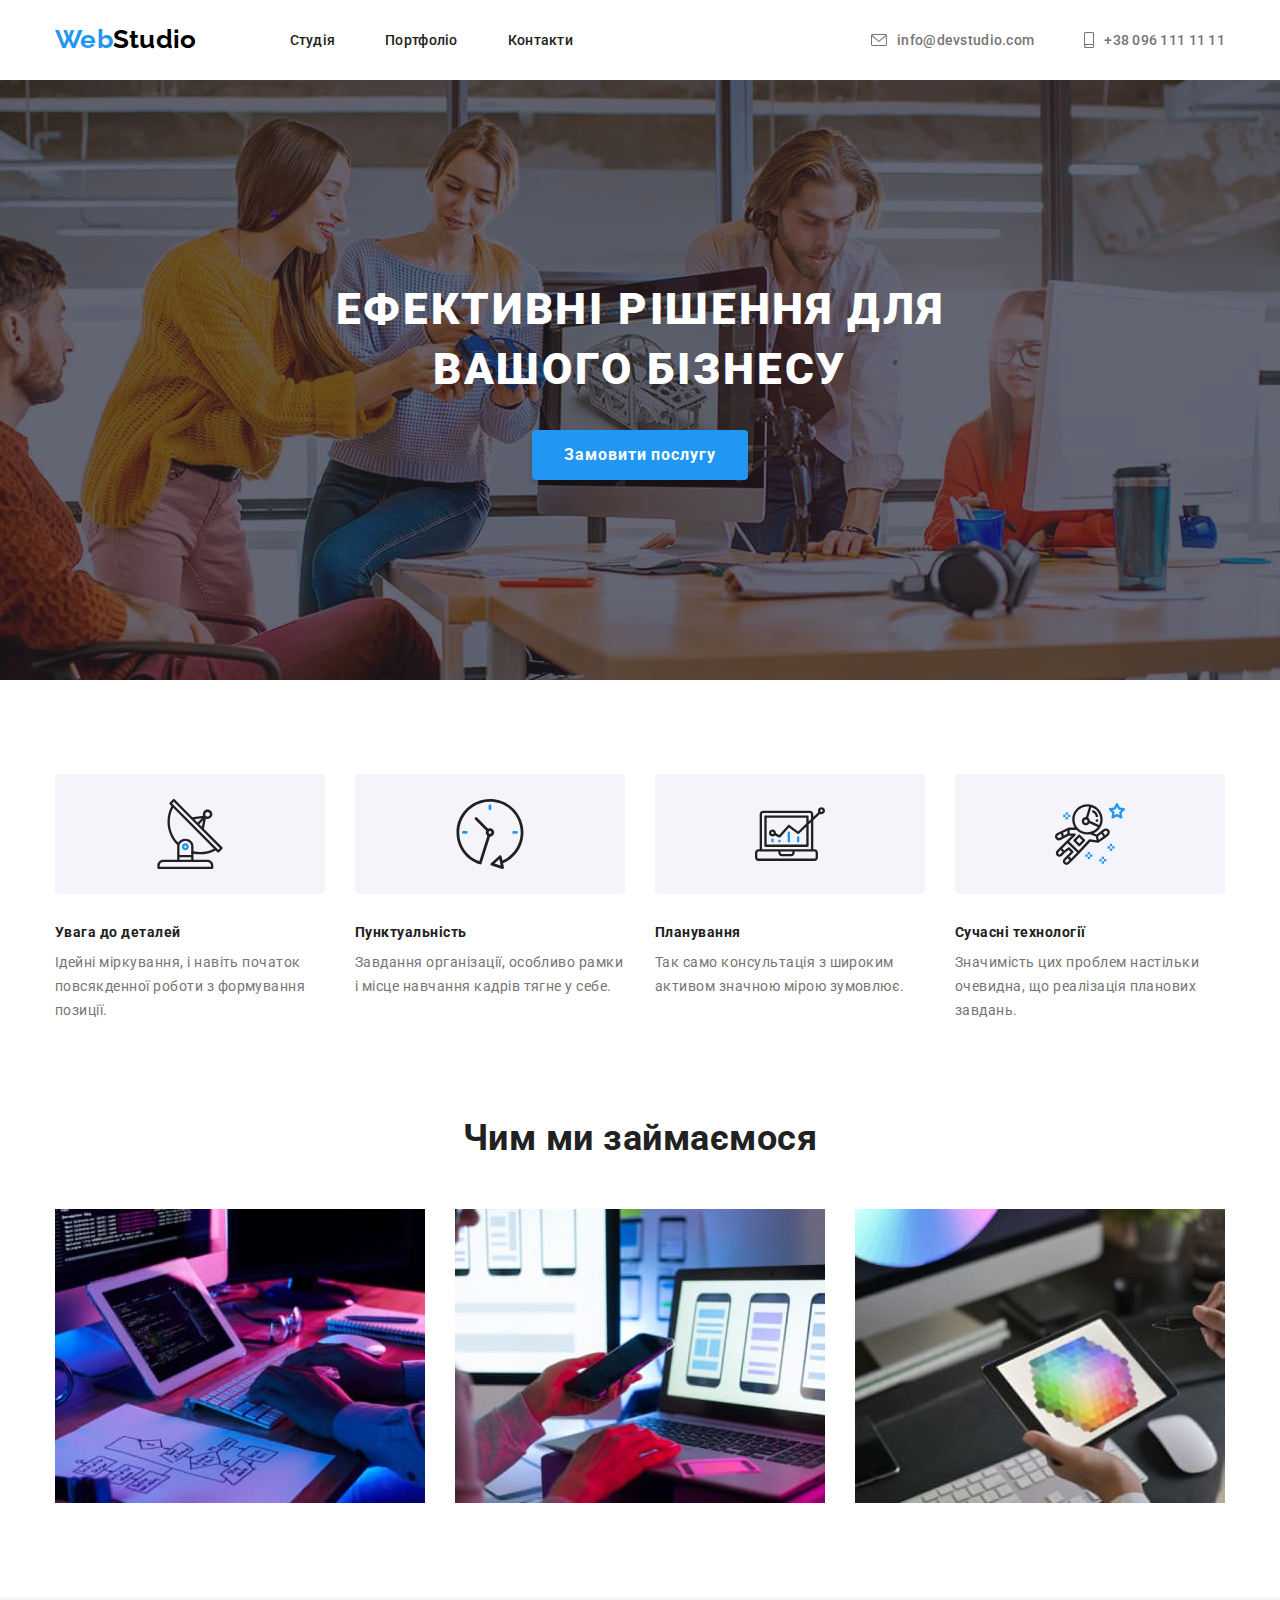
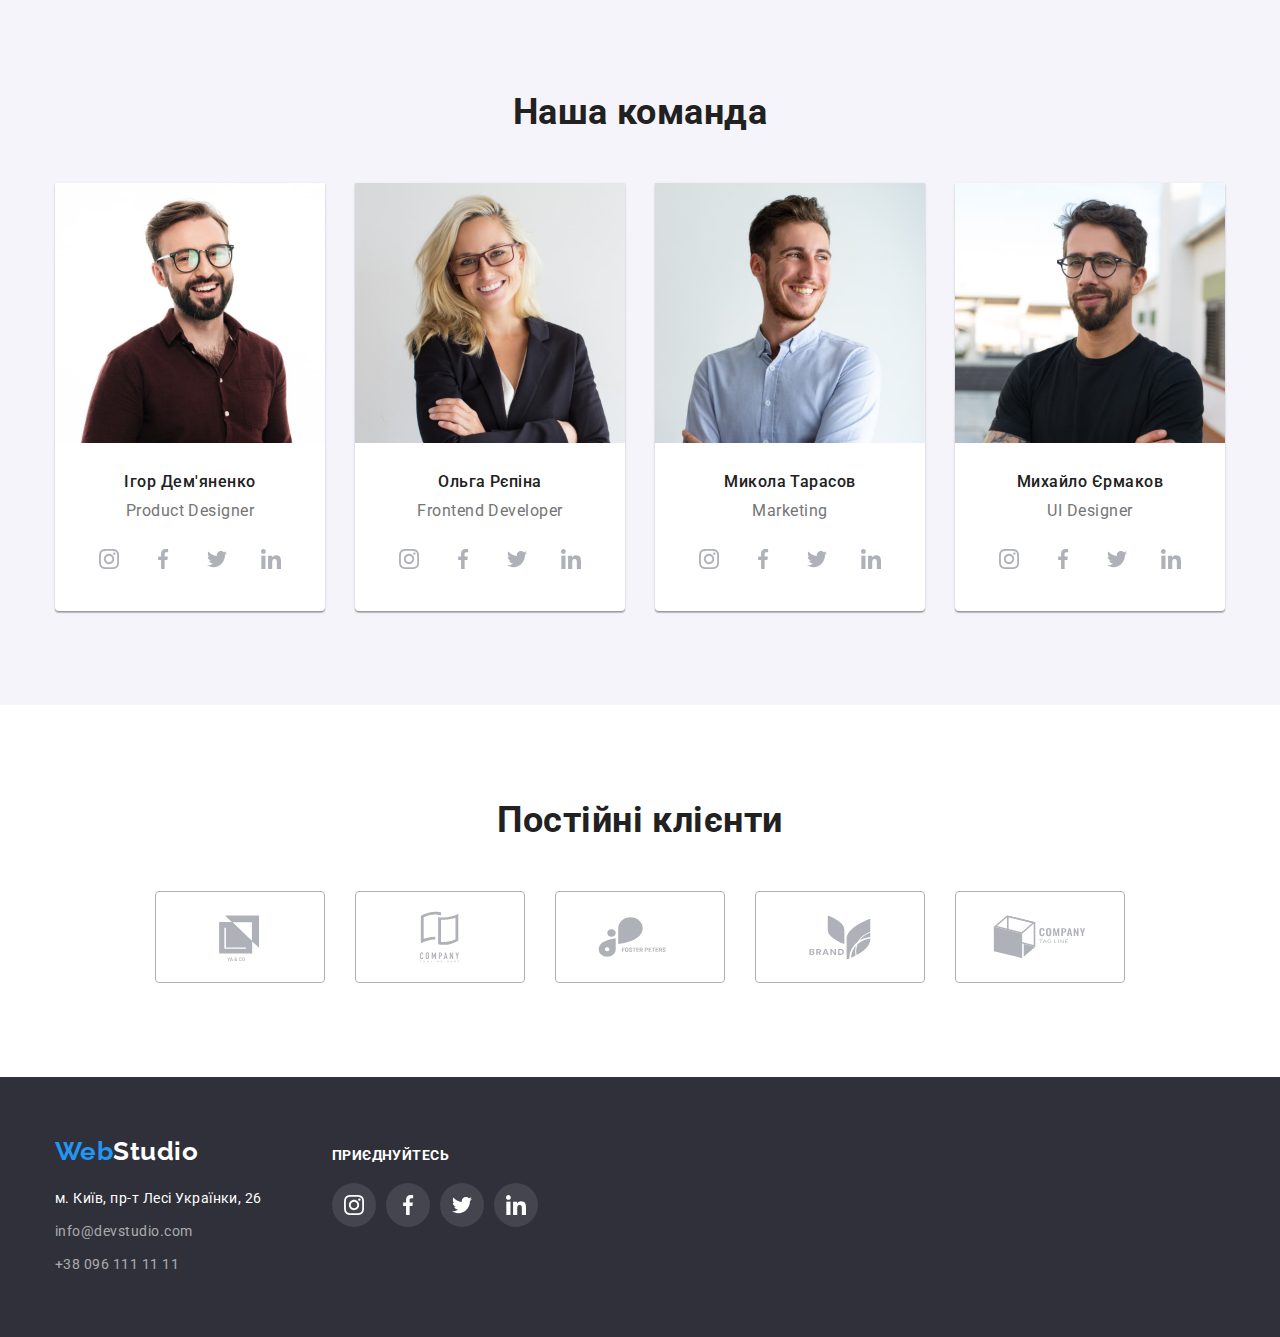
==== index.html @ c27ef193 "Add files via upload" ====
<!DOCTYPE html>
<html lang="uk">
  <head>
    <meta charset="UTF-8" />
    <meta http-equiv="X-UA-Compatible" content="IE=edge" />
    <meta name="WebStudio" content="width=device-width, initial-scale=1.0" />
    <title>WebStudio</title>
    <link
      rel="stylesheet"
      href="https://cdnjs.cloudflare.com/ajax/libs/modern-normalize/1.1.0/modern-normalize.min.css"
    />
    <link rel="stylesheet" href="./css/styles.css" />
    <link rel="preconnect" href="https://fonts.googleapis.com" />
    <link rel="preconnect" href="https://fonts.gstatic.com" crossorigin />
    <link
      href="https://fonts.googleapis.com/css2?family=Raleway:wght@700&family=Roboto:wght@400;500;700;900&display=swap"
      rel="stylesheet"
    />
  </head>
  <body>
    <header class="header">
      <nav class="container">
        <a href="./index.html" class="logo link"
          ><span class="web">Web</span
          ><span class="studio-header">Studio</span></a
        >
        <ul class="nav-header list">
          <li><a href="./index.html" class="link">Студія</a></li>
          <li><a href="./portfolio.html" class="link">Портфоліо</a></li>
          <li><a href="#" class="link">Контакти</a></li>
        </ul>

        <ul class="contacts-header list">
          <li>
            <a href="mailto:info@devstudio.com" class="link">
              <svg class="contact-header-icon" width="16" height="12">
                <use href="./images/symbol-defs.svg#icon-mail"></use></svg
              >info@devstudio.com</a
            >
          </li>
          <li>
            <a href="tel:+380961111111" class="link">
              <svg class="contact-header-icon" width="10" height="16">
                <use href="./images/symbol-defs.svg#icon-smartphone"></use></svg
              >+38 096 111 11 11</a
            >
          </li>
        </ul>
      </nav>
    </header>
    <main>
      <section class="hero-section">
        <div class="container">
          <h1 class="title">Ефективні рішення для вашого бізнесу</h1>
          <button type="button" class="order">Замовити послугу</button>
        </div>
      </section>
      <section class="features-section section">
        <div class="container">
          <h2 class="visually-hidden">Нашій переваги</h2>
          <ul class="features-list list">
            <li>
              <div class="icons-features">
                <svg widht="70" height="70">
                  <use href="./images/symbol-defs.svg#icon-antenna"></use>
                </svg>
              </div>
              <h3 class="heading">Увага до деталей</h3>
              <p>
                Ідейні міркування, і навіть початок повсякденної роботи з
                формування позиції.
              </p>
            </li>
            <li>
              <div class="icons-features">
                <svg widht="70" height="70">
                  <use href="./images/symbol-defs.svg#icon-clock"></use>
                </svg>
              </div>
              <h3 class="heading">Пунктуальність</h3>
              <p>
                Завдання організації, особливо рамки і місце навчання кадрів
                тягне у себе.
              </p>
            </li>
            <li>
              <div class="icons-features">
                <svg widht="70" height="70">
                  <use href="./images/symbol-defs.svg#icon-diagram"></use>
                </svg>
              </div>
              <h3 class="heading">Планування</h3>
              <p>
                Так само консультація з широким активом значною мірою зумовлює.
              </p>
            </li>
            <li>
              <div class="icons-features">
                <svg widht="70" height="70">
                  <use href="./images/symbol-defs.svg#icon-astronaut"></use>
                </svg>
              </div>
              <h3 class="heading">Сучасні технології</h3>
              <p>
                Значимість цих проблем настільки очевидна, що реалізація
                планових завдань.
              </p>
            </li>
          </ul>
        </div>
      </section>
      <section class="we-do-section section">
        <div class="container">
          <h2 class="sub-title">Чим ми займаємося</h2>
          <ul class="we-do-list list">
            <li>
              <img
                width="370"
                height="294"
                src="./images/hands_keyboard.jpg"
                alt="Людина пише на код"
              />
            </li>
            <li>
              <img
                width="370"
                height="294"
                src="./images/hands_smartphone.jpg"
                alt="Людина працює з телефоном"
              />
            </li>
            <li>
              <img
                width="370"
                height="294"
                src="./images/hands_tablet.jpg"
                alt="Людина прцює з планшетом"
              />
            </li>
          </ul>
        </div>
      </section>
      <section class="team-section section">
        <div class="container">
          <h2 class="sub-title">Наша команда</h2>
          <ul class="team-list list">
            <li class="team-card">
              <img
                width="270"
                height="260"
                src="./images/igor_demyanenko.jpg"
                alt="Ігор Дем'яненко"
              />
              <h3 class="heading">Ігор Дем'яненко</h3>
              <p>Product Designer</p>
              <ul class="socials-list-team list">
                <li>
                  <a href="#" class="link">
                    <svg class="team-socials" width="20" height="20">
                      <use href="./images/symbol-defs.svg#icon-instagram"></use>
                    </svg>
                  </a>
                </li>
                <li>
                  <a href="#" class="link">
                    <svg class="team-socials" width="20" height="20">
                      <use href="./images/symbol-defs.svg#icon-facebook"></use>
                    </svg>
                  </a>
                </li>
                <li>
                  <a href="#" class="link">
                    <svg class="team-socials" width="20" height="20">
                      <use href="./images/symbol-defs.svg#icon-twitter"></use>
                    </svg>
                  </a>
                </li>
                <li>
                  <a href="#" class="link">
                    <svg class="team-socials" width="20" height="20">
                      <use href="./images/symbol-defs.svg#icon-linkedin"></use>
                    </svg>
                  </a>
                </li>
              </ul>
            </li>
            <li class="team-card">
              <img
                width="270"
                height="260"
                src="./images/olga_repina.jpg"
                alt="Ольга Рєпіна"
              />
              <h3 class="heading">Ольга Рєпіна</h3>
              <p>Frontend Developer</p>
              <ul class="socials-list-team list">
                <li>
                  <a href="#" class="link">
                    <svg class="team-socials" width="20" height="20">
                      <use href="./images/symbol-defs.svg#icon-instagram"></use>
                    </svg>
                  </a>
                </li>
                <li>
                  <a href="#" class="link">
                    <svg class="team-socials" width="20" height="20">
                      <use href="./images/symbol-defs.svg#icon-facebook"></use>
                    </svg>
                  </a>
                </li>
                <li>
                  <a href="#" class="link">
                    <svg class="team-socials" width="20" height="20">
                      <use href="./images/symbol-defs.svg#icon-twitter"></use>
                    </svg>
                  </a>
                </li>
                <li>
                  <a href="#" class="link">
                    <svg class="team-socials" width="20" height="20">
                      <use href="./images/symbol-defs.svg#icon-linkedin"></use>
                    </svg>
                  </a>
                </li>
              </ul>
            </li>
            <li class="team-card">
              <img
                width="270"
                height="260"
                src="./images/mikola_tarasov.jpg"
                alt="Микола Тарасов"
              />
              <h3 class="heading">Микола Тарасов</h3>
              <p>Marketing</p>
              <ul class="socials-list-team list">
                <li>
                  <a href="#" class="link">
                    <svg class="team-socials" width="20" height="20">
                      <use href="./images/symbol-defs.svg#icon-instagram"></use>
                    </svg>
                  </a>
                </li>
                <li>
                  <a href="#" class="link">
                    <svg class="team-socials" width="20" height="20">
                      <use href="./images/symbol-defs.svg#icon-facebook"></use>
                    </svg>
                  </a>
                </li>
                <li>
                  <a href="#" class="link">
                    <svg class="team-socials" width="20" height="20">
                      <use href="./images/symbol-defs.svg#icon-twitter"></use>
                    </svg>
                  </a>
                </li>
                <li>
                  <a href="#" class="link">
                    <svg class="team-socials" width="20" height="20">
                      <use href="./images/symbol-defs.svg#icon-linkedin"></use>
                    </svg>
                  </a>
                </li>
              </ul>
            </li>
            <li class="team-card">
              <img
                width="270"
                height="260"
                src="./images/mihaylo_ermakov.jpg"
                alt="Михайло Єрмаков"
              />
              <h3 class="heading">Михайло Єрмаков</h3>
              <p>UI Designer</p>
              <ul class="socials-list-team list">
                <li>
                  <a href="#" class="link">
                    <svg class="team-socials" width="20" height="20">
                      <use href="./images/symbol-defs.svg#icon-instagram"></use>
                    </svg>
                  </a>
                </li>
                <li>
                  <a href="#" class="link">
                    <svg class="team-socials" width="20" height="20">
                      <use href="./images/symbol-defs.svg#icon-facebook"></use>
                    </svg>
                  </a>
                </li>
                <li>
                  <a href="#" class="link">
                    <svg class="team-socials" width="20" height="20">
                      <use href="./images/symbol-defs.svg#icon-twitter"></use>
                    </svg>
                  </a>
                </li>
                <li>
                  <a href="#" class="link">
                    <svg class="team-socials" width="20" height="20">
                      <use href="./images/symbol-defs.svg#icon-linkedin"></use>
                    </svg>
                  </a>
                </li>
              </ul>
            </li>
          </ul>
        </div>
      </section>
      <section class="clients section">
        <div class="container">
          <h2 class="sub-title">Постійні клієнти</h2>
          <ul class="clients-list list">
            <li>
              <a href="#" class="clients-item link">
                <svg widht="106" height="60">
                  <use href="./images/symbol-defs.svg#icon-logo_1"></use>
                </svg>
              </a>
            </li>
            <li>
              <a href="#" class="clients-item link">
                <svg widht="106" height="60">
                  <use href="./images/symbol-defs.svg#icon-logo_2"></use>
                </svg>
              </a>
            </li>
            <li>
              <a href="#" class="clients-item link">
                <svg widht="106" height="60">
                  <use href="./images/symbol-defs.svg#icon-logo_3"></use>
                </svg>
              </a>
            </li>
            <li>
              <a href="#" class="clients-item link">
                <svg widht="106" height="60">
                  <use href="./images/symbol-defs.svg#icon-logo_4"></use>
                </svg>
              </a>
            </li>
            <li>
              <a href="#" class="clients-item link">
                <svg widht="106" height="60">
                  <use href="./images/symbol-defs.svg#icon-logo_5"></use>
                </svg>
              </a>
            </li>
          </ul>
        </div>
      </section>
    </main>
    <footer class="footer">
      <address class="address container">
        <div class="footer-address">
          <a href="./index.html" class="logo link"
            ><span class="web">Web</span
            ><span class="studio-footer">Studio</span></a
          >
          <ul class="address-list list">
            <li>
              <a
                href="https://goo.gl/maps/CPtrU1FHBa2aNyZL9"
                target="_blank"
                rel="noopener noreferrer nofollow"
                class="link map"
                >м. Київ, пр-т Лесі Українки, 26</a
              >
            </li>
            <li>
              <a href="mailto:info@devstudio.com" class="link"
                >info@devstudio.com</a
              >
            </li>
            <li>
              <a href="tel:+380961111111" class="link">+38 096 111 11 11</a>
            </li>
          </ul>
        </div>
        <div class="footer-socials">
          <span>Приєднуйтесь</span>
          <ul class="socials-list-footer list">
            <li>
              <a href="#" class="link">
                <svg class="team-socials" width="20" height="20">
                  <use href="./images/symbol-defs.svg#icon-instagram"></use>
                </svg>
              </a>
            </li>
            <li>
              <a href="#" class="link">
                <svg class="team-socials" width="20" height="20">
                  <use href="./images/symbol-defs.svg#icon-facebook"></use>
                </svg>
              </a>
            </li>
            <li>
              <a href="#" class="link">
                <svg class="team-socials" width="20" height="20">
                  <use href="./images/symbol-defs.svg#icon-twitter"></use>
                </svg>
              </a>
            </li>
            <li>
              <a href="#" class="link">
                <svg class="team-socials" width="20" height="20">
                  <use href="./images/symbol-defs.svg#icon-linkedin"></use>
                </svg>
              </a>
            </li>
          </ul>
        </div>
      </address>
    </footer>
  </body>
</html>
---- css/styles.css ----
:root{
    --color-primary: #757575;
    --color-heading: #212121;
    --color-background: #fff;
    --color-background-secondary: #2F303A;
    --color-background-tertiary: #F5F4FA;
    --color-background-overlay: rgba(47, 48, 58, 0.4);
    --font-weight-heading: 700;
    --color-white: #fff;
    --color-accent: #2196F3;
    --color-black: #000;
    --ff-roboto: Roboto, sans-serif;
    --ff-rlw: Raleway, sans-serif;
    --color-white-transperent: #FFFFFF99;
    --section-padding: 94px; 
    --color-icons: #AFB1B8;
    --color-background-icons: rgba(255, 255, 255, 0.1);
    --color-border: #EEEEEE; 
}
body {
    font-family: var(--ff-roboto);
    font-size: 16px;
    color: var(--color-primary);
    background-color: var(--color-background);
    letter-spacing: 0.03em;
}
ul, h1, h2, h3, p {
    padding: 0;
    margin: 0;
}
img {
    display: block;
    max-width: 100%;
    height: auto;
}
.section {
    padding-top: var(--section-padding);
    padding-bottom: var(--section-padding);
}
.container {
 width: 100%;   
 max-width: 1200px;
 margin: 0 auto;
 padding: 0 15px;
}
.header {
    font-weight: 500;
    font-size: 14px;
    line-height: 1.1721;
    letter-spacing: 0.02em;
}
.footer {
    padding-top: 60px;
    padding-bottom: 60px;

    background-color: var(--color-background-secondary);
    font-size: 14px;
}  
.link {
    text-decoration: none;
    color: var(--color-heading);
}
.list {
    list-style: none;
}
.sub-title {
    color: var(--color-heading);
    font-size: 36px;
    text-align: center;
    line-height: 1.1719;
}
.heading {
    color: var(--color-heading);
    font-size: 18px;
}
.address {
font-style: normal;
display: flex;
}
.address .link:hover,
.address .link:focus {
    color: var(--color-white);
}
.address-list li:not(:last-child) {
    margin-bottom: 9px;
}
.address-list .link {
    color: var(--color-white-transperent);
    line-height: 1.7142;
}
.address-list .map {
    color: var(--color-white);
}
.address .logo {
    margin-bottom: 20px;
}
.footer-socials {
    display: flex;
    flex-direction: column;
    margin-left: 70px;
    padding-top: 10px;
}
.footer-socials>span {
    font-family: var(--ff-roboto);
    font-weight: var(--font-weight-heading);
    font-size: 14px;
    line-height: 1.1721;
    letter-spacing: 0.03em;
    color: var(--color-white);
    text-transform: uppercase;
    margin-bottom: 20px;
}
.socials-list-footer {
    display: flex;
    justify-content: center;
    gap: 10px;
}
.socials-list-footer a {
    width: 44px;
    height: 44px;
    border-radius: 50%;
    display: flex;
    background-color: var(--color-background-icons);
    fill: var(--color-white);
    justify-content: center;
    align-items: center;
}
.socials-list-footer a:hover,
.socials-list-footer a:focus {
    background-color: var(--color-accent);
    fill: var(--color-white);
}
.logo {
    display: block;

    font-family: var(--ff-rlw);
    font-weight: 700;
    font-size: 26px;
    line-height: 1.15;
}
.web {
    color: var(--color-accent);
}
.studio-header {
    color: var(--color-black);
}
.studio-footer {
    color: var(--color-white);
}
nav {
    display: flex;
    justify-content: flex-start;
    align-items: center;
}
.nav-header {
    display: flex;
    margin-left: 93px;
}
.nav-header li:not(:last-child) {
    margin-right: 50px;
}
.nav-header .link {
    display: block;
    padding-top: 32px;
    padding-bottom: 32px;
}
.nav-header a:hover,
.nav-header a:focus {
    color: var(--color-accent);
}
.contacts-header {
    display: flex;
    margin-left: auto;
}
.contacts-header li + li {
    margin-left: 50px;
}
.contacts-header .link {
    display: flex;
    align-items: center;
    padding-top: 32px;
    padding-bottom: 32px;
    
    color: var(--color-primary);
    fill: currentcolor;
}
.contact-header-icon {
    margin-right: 10px;
}
.contacts-header a:hover,
.contacts-header a:focus {
    color: var(--color-accent);
}
.hero-section {
    padding-top: 200px;
    padding-bottom: 200px;
    align-items: center;

    background-image: linear-gradient(var(--color-background-overlay), var(--color-background-overlay)), url(../images/header_people.jpg);
    background-size: 1600px;
    background-repeat: no-repeat;
    background-position: center;
}
.title {
    margin-top: 0;
    margin-bottom: 30px;
    margin-right: auto;
    margin-left: auto;
    width: 696px;
    height: 120px;

    font-weight: 900;
    font-size: 44px;
    line-height: 1.36;
    letter-spacing: 0.06em;
    text-align: center;
    color: var(--color-white);
    text-transform: uppercase;
}
.order {
    display: block;
    margin: 0 auto;
    width: 216px;
    height: 50px;
    
    background-color: var(--color-accent);
    font-family: var(--ff-roboto);
    font-size: 16px;
    line-height: 1.88;
    color: var(--color-white);
    border: none;
    text-align: center;
    letter-spacing: 0.06em;
    font-weight: var(--font-weight-heading);
    box-shadow: 0px 4px 4px rgba(0, 0, 0, 0.15);
    border-radius: 4px;
}
.order:hover,
.order:focus {
    cursor: pointer;
}
.visually-hidden {
    position: absolute;
    white-space: nowrap;
    width: 1px;
    height: 1px;
    overflow: hidden;
    border: 0;
    padding: 0;
    clip: rect(0 0 0 0);
    clip-path: inset(50%);
    margin: -1px;
}
.features-list {
    display: flex;
}
.features-list li + li {
    margin-left: 30px;
}
.icons-features {
    display: flex;
    max-width: 270px;
    max-height: 120px;
    padding: 25px 100px;
    margin-bottom: 30px;
    background-color: var(--color-background-tertiary);
    border-radius: 4px;
}
.features-list h3 {
    margin-bottom: 10px;

    font-size: 14px;
    line-height: 1.17;
}
.features-list p {
    font-size: 14px;
    line-height: 1.7142;
}
.we-do-section {
    padding-top: 0;
}
.we-do-section .sub-title {
    margin-bottom: 50px;
}
.we-do-list {
    display: flex;
}
.we-do-list li + li {
    margin-left: 30px;
}
.team-section {
    background-color: var(--color-background-tertiary);
}
.team-section .sub-title {
    margin-bottom: 50px;
}
.team-list {
    display: flex;
}
.team-card + .team-card {
    margin-left: 30px;
}
.team-card {
    padding-bottom: 30px;

    background-color: var(--color-background);
    box-shadow: 0px 1px 3px rgba(0, 0, 0, 0.12), 0px 1px 1px rgba(0, 0, 0, 0.14), 0px 2px 1px rgba(0, 0, 0, 0.2);
    border-radius: 0px 0px 4px 4px;
}
.team-list img { 
    margin-bottom: 30px;
}
.team-list h3 {
    margin-bottom: 10px;

    font-size: 16px;
    font-weight: 500;
    line-height: 1.17;
    text-align: center;
}
.team-list p {
    line-height: 1.17;
    text-align: center;
    margin-bottom: 16px;
}
.socials-list-team {
    display: flex;
    justify-content: center;
    gap: 10px;
}
.socials-list-team a {
    width: 44px;
    height: 44px;
    border-radius: 50%;
    display: flex;
    background-color: var(--color-background);
    fill: var(--color-icons);
    justify-content: center;
    align-items: center;
}
.socials-list-team a:hover,
.socials-list-team a:focus {
    background-color: var(--color-accent);
    fill: var(--color-white);
}
.clients h2 {
    margin-bottom: 50px;
}
.clients-list {
    display: flex;
    gap: 30px;
    justify-content: center;
}
.clients-item {
    display: flex;
    width: 170px;
    height: 92px;
    padding: 16px 32px;
    fill: var(--color-icons);
    border: 1px solid var(--color-icons);
    border-radius: 4px;
}
.clients-item:hover,
.clients-item:focus {
    border: 1px solid var(--color-accent);
    fill: var(--color-accent);
}
.portfolio-nav {
    display: flex;
    justify-content: center;
    margin-bottom: 50px;
}
.portfolio-nav li + li {
    margin-left: 8px;
}
.portfolio-nav-button {
    padding: 6px 22px;
    background-color: var(--color-background-tertiary);
    font-family: var(--ff-roboto);
    font-weight: 500;
    font-size: 16px;
    line-height: 1.63;
    color: var(--color-heading);
    text-align: center;
    border: none;
    border-radius: 4px;
}
.portfolio-nav-button:hover,
.portfolio-nav-button:focus {
    background-color: var(--color-accent);
    color: var(--color-white);
    cursor: pointer;
    box-shadow: 0px 3px 1px rgba(0, 0, 0, 0.1), 0px 1px 2px rgba(0, 0, 0, 0.08), 0px 2px 2px rgba(0, 0, 0, 0.12);
}
.portfolio-list {
    display: flex;
    flex-wrap: wrap;
    gap: 30px;
}
.portfolio-list li {
    padding-bottom: 20px;
    border:1px solid var(--color-border);
    max-width: 370px;
    max-height: 404px;
}
.portfolio-list li:hover,
.portfolio-list li:focus {
    box-shadow: 0px 1px 1px rgba(0, 0, 0, 0.12), 0px 4px 4px rgba(0, 0, 0, 0.06), 1px 4px 6px rgba(0, 0, 0, 0.16);
}
.portfolio-list img {
    margin-bottom: 20px;
}
.portfolio-list .heading {
    margin-right: 24px;
    margin-left: 24px;
    margin-bottom: 4px;

    line-height: 2;
}
.portfolio-list p {
    margin-right: 24px;
    margin-left: 24px;

    line-height: 1.875;
    color: var(--color-primary);
}
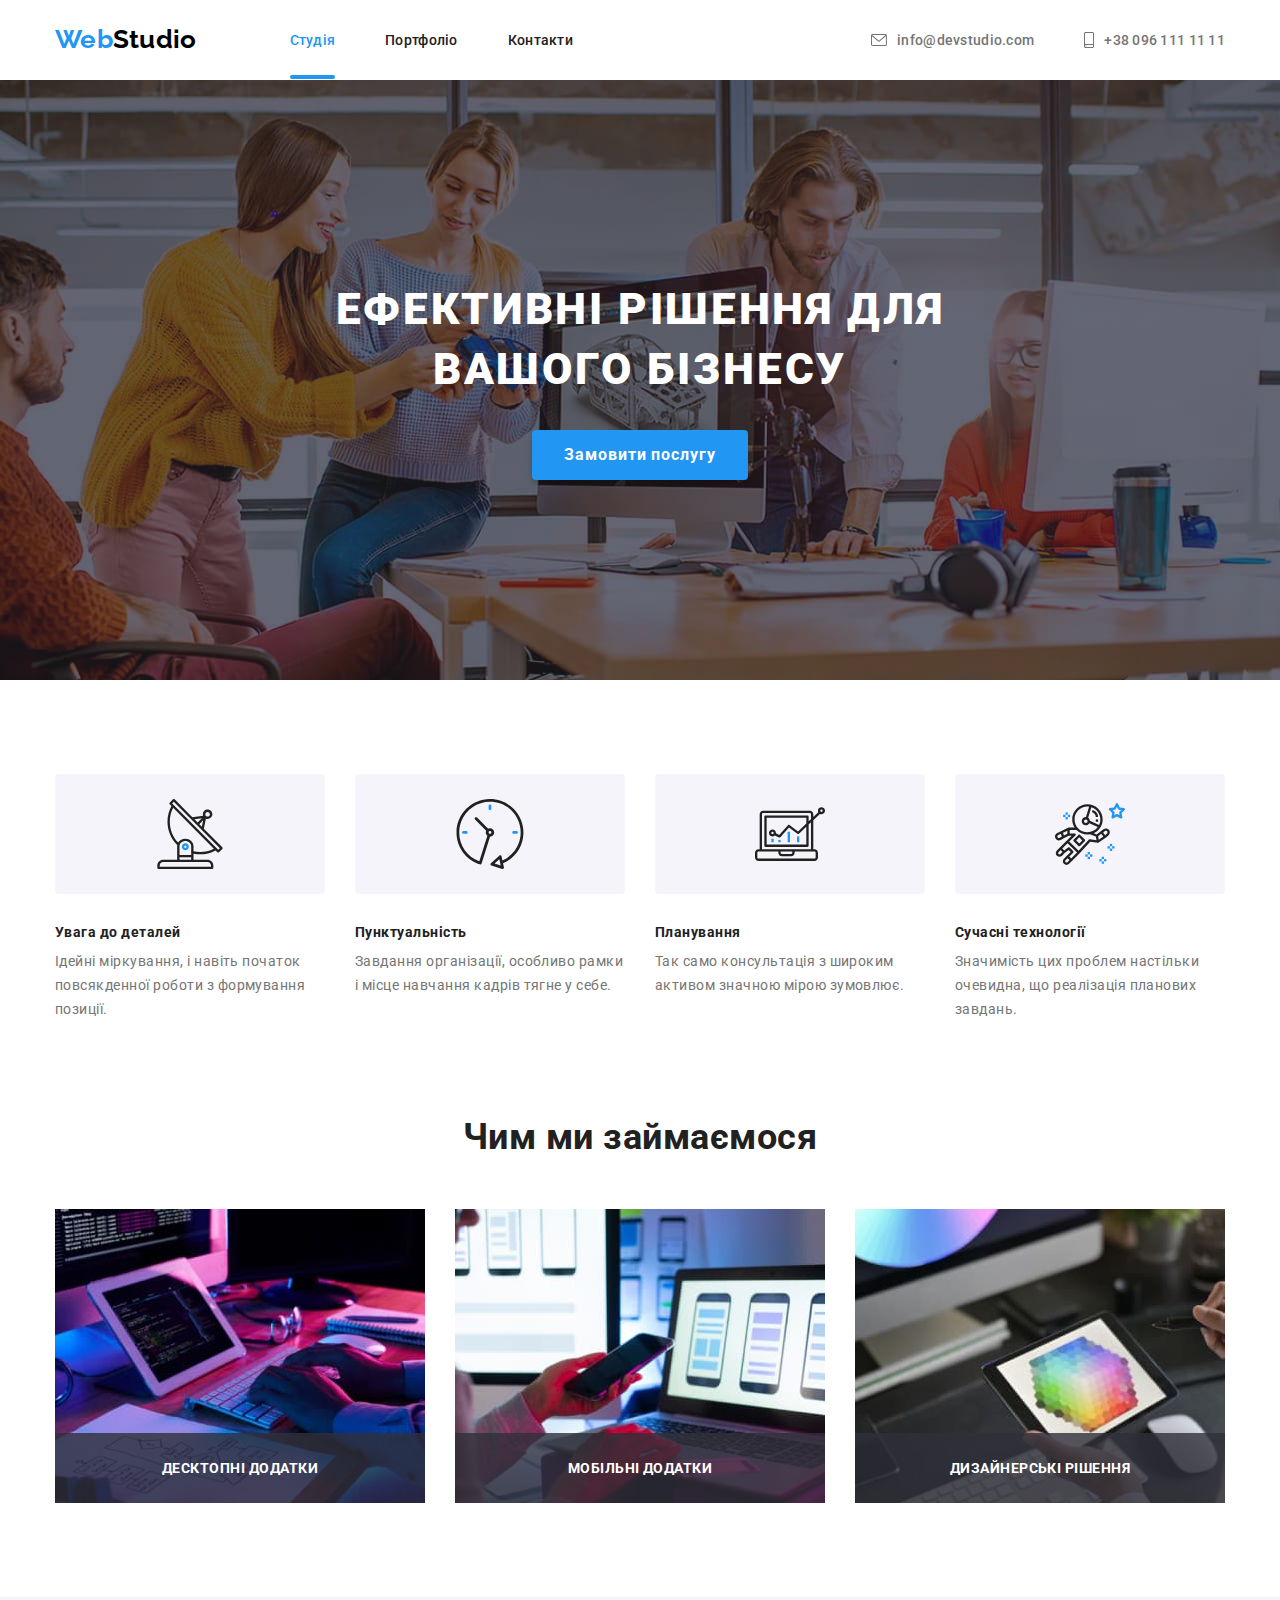
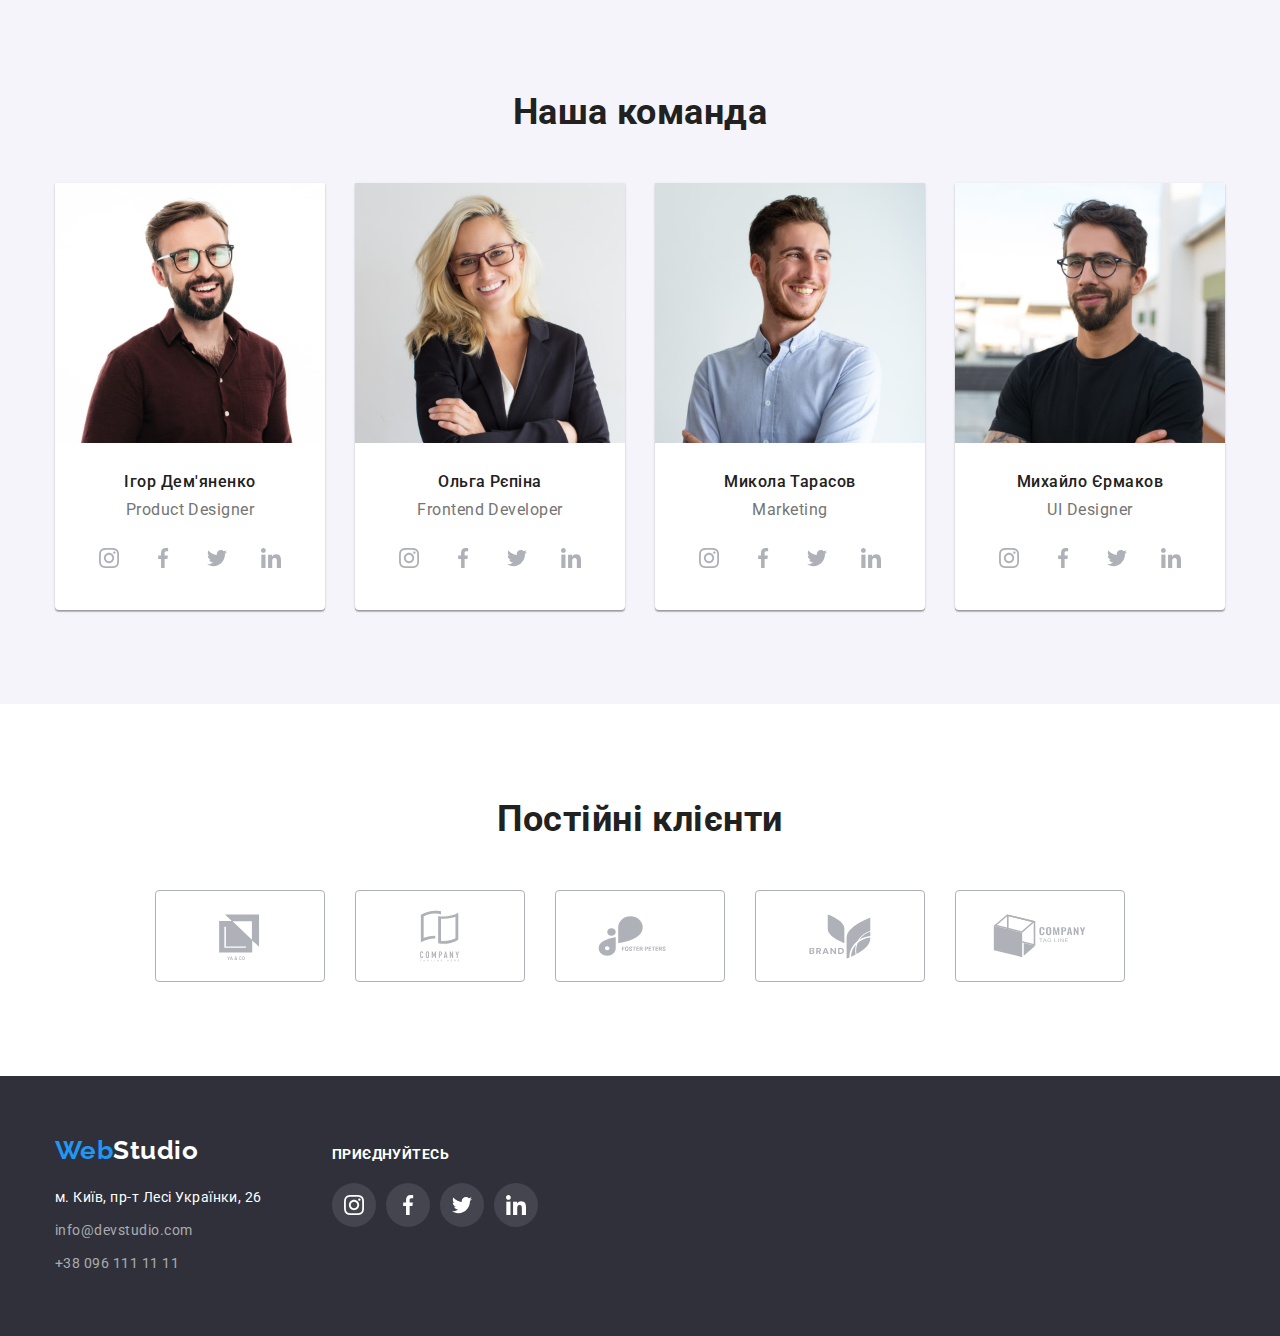
==== commit 47c43c64: "1" ====
--- a/index.html
+++ b/index.html
@@ -25,7 +25,7 @@
           ><span class="studio-header">Studio</span></a
         >
         <ul class="nav-header list">
-          <li><a href="./index.html" class="link">Студія</a></li>
+          <li><a href="./index.html" class="link current">Студія</a></li>
           <li><a href="./portfolio.html" class="link">Портфоліо</a></li>
           <li><a href="#" class="link">Контакти</a></li>
         </ul>
@@ -52,7 +52,9 @@
       <section class="hero-section">
         <div class="container">
           <h1 class="title">Ефективні рішення для вашого бізнесу</h1>
-          <button type="button" class="order">Замовити послугу</button>
+          <button type="button" class="order" data-modal-open>
+            Замовити послугу
+          </button>
         </div>
       </section>
       <section class="features-section section">
@@ -120,6 +122,7 @@
                 src="./images/hands_keyboard.jpg"
                 alt="Людина пише на код"
               />
+              <div class="we-do-description">Десктопні додатки</div>
             </li>
             <li>
               <img
@@ -128,6 +131,7 @@
                 src="./images/hands_smartphone.jpg"
                 alt="Людина працює з телефоном"
               />
+              <div class="we-do-description">Мобільні додатки</div>
             </li>
             <li>
               <img
@@ -136,6 +140,7 @@
                 src="./images/hands_tablet.jpg"
                 alt="Людина прцює з планшетом"
               />
+              <div class="we-do-description">Дизайнерські рішення</div>
             </li>
           </ul>
         </div>
@@ -412,5 +417,15 @@
         </div>
       </address>
     </footer>
+    <div class="backdrop is-hidden" data-modal>
+      <div class="modal">
+        <button type="button" class="close-modal-button" data-modal-close>
+          <svg class="close-modal-icon" width="14" height="14">
+            <use href="./images/symbol-defs.svg#icon-close"></use>
+          </svg>
+        </button>
+      </div>
+    </div>
+    <script src="./js/modal.js"></script>
   </body>
 </html>
--- a/css/styles.css
+++ b/css/styles.css
@@ -16,6 +16,9 @@
     --color-icons: #AFB1B8;
     --color-background-icons: rgba(255, 255, 255, 0.1);
     --color-border: #EEEEEE; 
+    --background-color-overlay: rgba(33, 150, 243, 0.9); 
+    --background-color-backdrop: rgba(0, 0, 0, 0.2);
+    --background-color-description: rgba(47, 48, 58, 0.8);
 }
 body {
     font-family: var(--ff-roboto);
@@ -44,6 +47,7 @@
  padding: 0 15px;
 }
 .header {
+    height: 80px;
     font-weight: 500;
     font-size: 14px;
     line-height: 1.1721;
@@ -87,6 +91,7 @@
 .address-list .link {
     color: var(--color-white-transperent);
     line-height: 1.7142;
+    transition: color 250ms cubic-bezier(0.4, 0, 0.2, 1);
 }
 .address-list .map {
     color: var(--color-white);
@@ -124,6 +129,7 @@
     fill: var(--color-white);
     justify-content: center;
     align-items: center;
+    transition: background-color 250ms cubic-bezier(0.4, 0, 0.2, 1), fill 250ms cubic-bezier(0.4, 0, 0.2, 1);
 }
 .socials-list-footer a:hover,
 .socials-list-footer a:focus {
@@ -155,18 +161,34 @@
 .nav-header {
     display: flex;
     margin-left: 93px;
+    align-items: center;
+}
+.nav-header li {
+    position: relative;
 }
 .nav-header li:not(:last-child) {
     margin-right: 50px;
 }
 .nav-header .link {
     display: block;
-    padding-top: 32px;
-    padding-bottom: 32px;
-}
-.nav-header a:hover,
-.nav-header a:focus {
+    transition: color 250ms cubic-bezier(0.4, 0, 0.2, 1);
+}
+.nav-header .link:hover,
+.nav-header .link:focus {
     color: var(--color-accent);
+}
+.current {
+    color: var(--color-accent);
+}
+.current::after {
+    content: '';
+    display: block;
+    position: absolute;
+    bottom: -31px;
+    height: 4px;
+    width: 100%;
+    background-color: currentcolor;
+    border-radius: 2px;
 }
 .contacts-header {
     display: flex;
@@ -183,6 +205,7 @@
     
     color: var(--color-primary);
     fill: currentcolor;
+    transition: color 250ms cubic-bezier(0.4, 0, 0.2, 1);
 }
 .contact-header-icon {
     margin-right: 10px;
@@ -288,6 +311,26 @@
 .we-do-list li + li {
     margin-left: 30px;
 }
+.we-do-list li {
+    position: relative;
+}
+.we-do-description {
+    position: absolute;
+    bottom: 0;
+    width: 100%;
+    height: 70px;
+    z-index: 1;
+    padding-top: 27px;
+    padding-bottom: 27px;
+
+    background-color: var(--background-color-description);
+    font-size: 14px;
+    font-weight: var(--font-weight-heading);
+    color: var(--color-white);
+    line-height: 1.1721;
+    text-align: center;
+    text-transform: uppercase;
+}
 .team-section {
     background-color: var(--color-background-tertiary);
 }
@@ -337,6 +380,9 @@
     fill: var(--color-icons);
     justify-content: center;
     align-items: center;
+    transition-property: fill, background-color;
+    transition-duration: 250ms, 250ms;
+    transition-timing-function: cubic-bezier(0.4, 0, 0.2, 1), cubic-bezier(0.4, 0, 0.2, 1);
 }
 .socials-list-team a:hover,
 .socials-list-team a:focus {
@@ -359,6 +405,7 @@
     fill: var(--color-icons);
     border: 1px solid var(--color-icons);
     border-radius: 4px;
+    transition: border 250ms cubic-bezier(0.4, 0, 0.2, 1), fill 250ms cubic-bezier(0.4, 0, 0.2, 1);;
 }
 .clients-item:hover,
 .clients-item:focus {
@@ -384,6 +431,9 @@
     text-align: center;
     border: none;
     border-radius: 4px;
+    transition-property: background-color, color, box-shadow;
+    transition-duration: 250ms;
+    transition-timing-function: cubic-bezier(0.4, 0, 0.2, 1);
 }
 .portfolio-nav-button:hover,
 .portfolio-nav-button:focus {
@@ -402,6 +452,9 @@
     border:1px solid var(--color-border);
     max-width: 370px;
     max-height: 404px;
+    transition: box-shadow 250ms cubic-bezier(0.4, 0, 0.2, 1);
+    position: relative;
+    overflow: hidden;
 }
 .portfolio-list li:hover,
 .portfolio-list li:focus {
@@ -423,4 +476,69 @@
 
     line-height: 1.875;
     color: var(--color-primary);
+}
+.portfolio-overlay {
+    position: absolute;
+    top: 0;
+    left: 0;
+    width: 100%;
+    height: 100%;
+    padding: 63px 24px;
+    background-color: var(--background-color-overlay);
+    transform: translateY(100%);
+    transition: transform 250ms cubic-bezier(0.4, 0, 0.2, 1);
+}
+.portfolio-overlay p {
+    color: var(--color-white);
+    font-size: 18px;
+    line-height: 1.5555;
+}
+.portfolio-list li:hover .portfolio-overlay,
+.portfolio-list li:focus .portfolio-overlay {
+    transform: translateY(0);
+}
+.backdrop {
+    position: fixed;
+    background-color: var(--background-color-backdrop);
+    top: 0;
+    left: 0;
+    width: 100%;
+    height: 100%;
+    
+    opacity: 1;
+    transition: opacity 250ms cubic-bezier(0.4, 0, 0.2, 1);
+}
+.modal {
+    position: absolute;
+    left: 50%;
+    top: 50%;
+    min-width: 528px;
+    min-height: 581px;
+    padding: 15px;
+    background-color: var(--color-white);
+    
+    transform: scale(1) translate(-50%, -50%);
+    transition: transform 250ms cubic-bezier(0.4, 0, 0.2, 1);
+}
+.backdrop.is-hidden {
+    opacity: 0;
+    visibility: hidden;
+    pointer-events: none;
+}
+.backdrop.is-hidden .modal {
+    transform: scale(1.5) translate(-50%, -50%);
+}
+.close-modal-button {
+    position: absolute;
+    display: flex;
+    justify-content: center;
+    align-items: center;
+    top: 8px;
+    right: 8px;
+    width: 30px;
+    height: 30px;
+    border-radius: 50%;
+    border: 1px solid rgba(0, 0, 0, 0.1);
+    margin-top: 8px;
+    margin-right: 8px;
 }